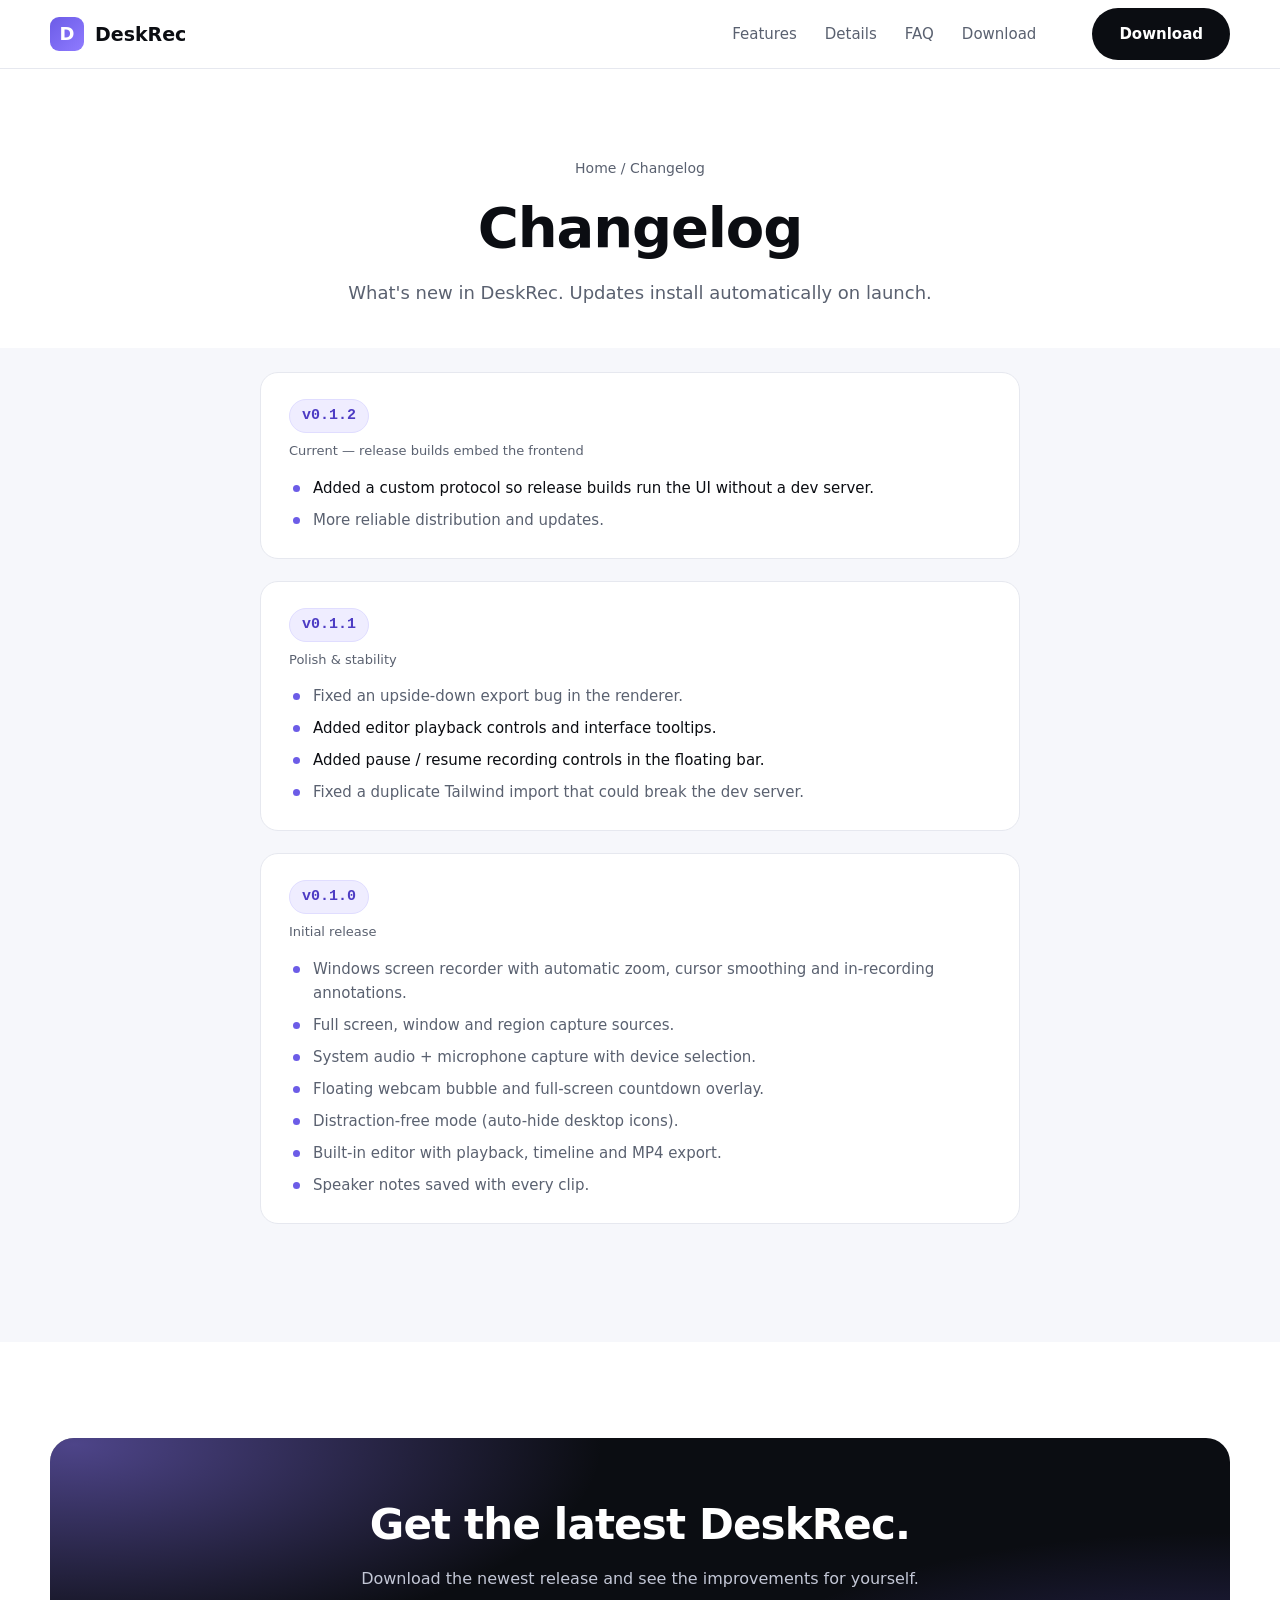
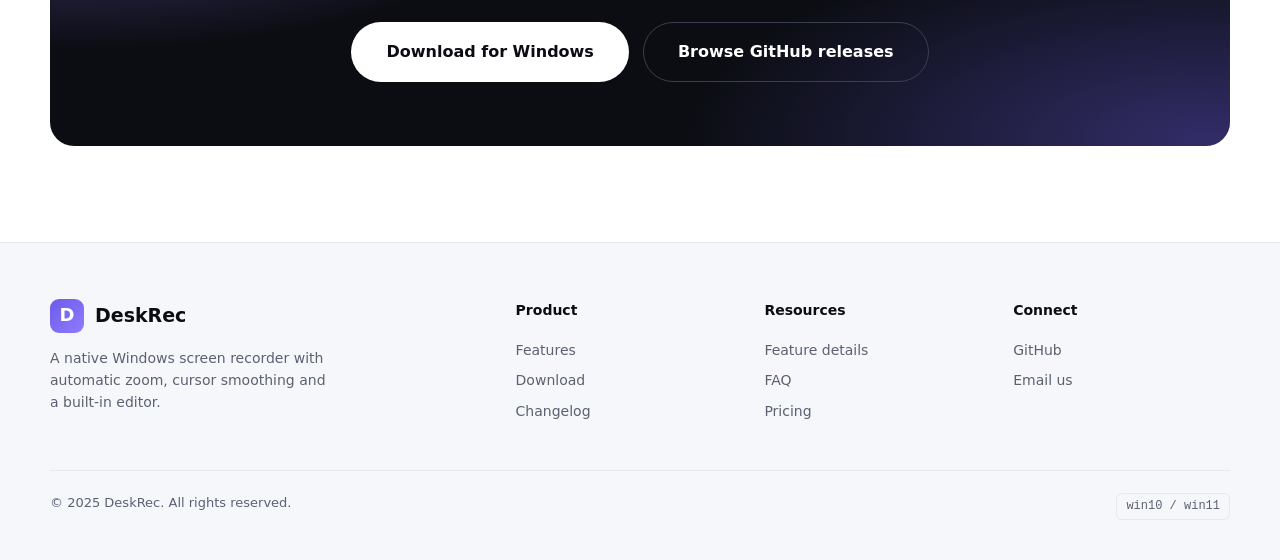
==== changelog.html @ c86d3a89 "DeskRec marketing site: landing, features, download, FAQ, changelog" ====
<!doctype html>
<html lang="en">
<head>
  <meta charset="UTF-8" />
  <meta name="viewport" content="width=device-width, initial-scale=1.0" />
  <title>Changelog — DeskRec</title>
  <meta name="description" content="Release notes and updates for DeskRec, the native Windows screen recorder." />
  <meta name="theme-color" content="#ffffff" />
  <link rel="icon" type="image/svg+xml" href="data:image/svg+xml,%3Csvg xmlns='http://www.w3.org/2000/svg' viewBox='0 0 100 100'%3E%3Cdefs%3E%3ClinearGradient id='g' x1='0' y1='0' x2='1' y2='1'%3E%3Cstop offset='0' stop-color='%236c5ce7'/%3E%3Cstop offset='1' stop-color='%238f7bff'/%3E%3C/linearGradient%3E%3C/defs%3E%3Crect width='100' height='100' rx='24' fill='url(%23g)'/%3E%3Ctext x='50' y='68' font-size='54' font-family='Arial' font-weight='800' fill='white' text-anchor='middle'%3ED%3C/text%3E%3C/svg%3E" />
  <link rel="stylesheet" href="css/styles.css" />
</head>
<body>
  <header class="nav">
    <div class="container nav-inner">
      <a class="brand" href="index.html"><span class="logo">D</span>DeskRec</a>
      <nav class="nav-links">
        <a href="index.html#features">Features</a>
        <a href="features.html">Details</a>
        <a href="faq.html">FAQ</a>
        <a href="download.html">Download</a>
      </nav>
      <a class="btn btn--primary nav-cta" href="download.html">Download</a>
      <button class="burger" aria-label="Menu" aria-expanded="false">☰</button>
    </div>
    <div class="mobile-menu container">
      <a href="index.html#features">Features</a>
      <a href="features.html">Details</a>
      <a href="faq.html">FAQ</a>
      <a href="download.html">Download</a>
    </div>
  </header>

  <section class="page-head">
    <div class="container">
      <div class="breadcrumb"><a href="index.html">Home</a> / Changelog</div>
      <h1>Changelog</h1>
      <p class="sub">What's new in DeskRec. Updates install automatically on launch.</p>
    </div>
  </section>

  <section class="section section--soft" style="padding-top:24px;">
    <div class="container timeline">

      <div class="release" data-reveal>
        <span class="ver">v0.1.2</span>
        <div class="date">Current — release builds embed the frontend</div>
        <ul>
          <li class="break">Added a custom protocol so release builds run the UI without a dev server.</li>
          <li>More reliable distribution and updates.</li>
        </ul>
      </div>

      <div class="release" data-reveal>
        <span class="ver">v0.1.1</span>
        <div class="date">Polish &amp; stability</div>
        <ul>
          <li>Fixed an upside-down export bug in the renderer.</li>
          <li class="break">Added editor playback controls and interface tooltips.</li>
          <li class="break">Added pause / resume recording controls in the floating bar.</li>
          <li>Fixed a duplicate Tailwind import that could break the dev server.</li>
        </ul>
      </div>

      <div class="release" data-reveal>
        <span class="ver">v0.1.0</span>
        <div class="date">Initial release</div>
        <ul>
          <li>Windows screen recorder with automatic zoom, cursor smoothing and in-recording annotations.</li>
          <li>Full screen, window and region capture sources.</li>
          <li>System audio + microphone capture with device selection.</li>
          <li>Floating webcam bubble and full-screen countdown overlay.</li>
          <li>Distraction-free mode (auto-hide desktop icons).</li>
          <li>Built-in editor with playback, timeline and MP4 export.</li>
          <li>Speaker notes saved with every clip.</li>
        </ul>
      </div>

    </div>
  </section>

  <section class="section">
    <div class="container">
      <div class="cta">
        <h2>Get the latest DeskRec.</h2>
        <p>Download the newest release and see the improvements for yourself.</p>
        <div class="btn-wrap">
          <a class="btn btn--primary btn--lg" href="download.html">Download for Windows</a>
          <a class="btn btn--ghost btn--lg" href="https://github.com/Michael5565/deskrec/releases" target="_blank" rel="noopener">Browse GitHub releases</a>
        </div>
      </div>
    </div>
  </section>

  <footer class="footer">
    <div class="container">
      <div class="footer-grid">
        <div>
          <a class="brand" href="index.html"><span class="logo">D</span>DeskRec</a>
          <p class="about">A native Windows screen recorder with automatic zoom, cursor smoothing and a built-in editor.</p>
        </div>
        <div class="footer-col">
          <h4>Product</h4>
          <a href="index.html#features">Features</a>
          <a href="download.html">Download</a>
          <a href="changelog.html">Changelog</a>
        </div>
        <div class="footer-col">
          <h4>Resources</h4>
          <a href="features.html">Feature details</a>
          <a href="faq.html">FAQ</a>
          <a href="index.html#pricing">Pricing</a>
        </div>
        <div class="footer-col">
          <h4>Connect</h4>
          <a href="https://github.com/Michael5565/deskrec" target="_blank" rel="noopener">GitHub</a>
          <a href="mailto:hello@deskrec.app">Email us</a>
        </div>
      </div>
      <div class="legal">
        <span>© 2025 DeskRec. All rights reserved.</span>
        <span><span class="platform">win10 / win11</span></span>
      </div>
    </div>
  </footer>

  <script src="js/main.js"></script>
</body>
</html>
---- css/styles.css ----
/* ---------------------------------------------------------------------------
   DeskRec — Marketing website styles
   Light, clean and product-focused (inspired by Screen Studio's site).
   Brand accent derives from the app's purple: #6c5ce7.
--------------------------------------------------------------------------- */

:root {
  --bg: #ffffff;
  --bg-soft: #f6f7fb;
  --bg-grad: #eef0ff;
  --ink: #0b0d12;
  --muted: #5a6170;
  --line: #e6e8ef;
  --accent: #6c5ce7;
  --accent-hi: #8f7bff;
  --accent-ink: #4d3cc4;
  --success: #12a15b;
  --radius: 18px;
  --radius-sm: 12px;
  --shadow: 0 24px 60px -28px rgba(24, 27, 60, 0.28);
  --shadow-sm: 0 10px 30px -18px rgba(24, 27, 60, 0.22);
  --font: "Inter", "Segoe UI", system-ui, -apple-system, sans-serif;
  --mono: "JetBrains Mono", "Cascadia Code", Consolas, monospace;
  --container: 1180px;
}

* { box-sizing: border-box; margin: 0; padding: 0; }

html { scroll-behavior: smooth; }

body {
  font-family: var(--font);
  color: var(--ink);
  background: var(--bg);
  line-height: 1.6;
  -webkit-font-smoothing: antialiased;
  text-rendering: optimizeLegibility;
}

img { max-width: 100%; display: block; }
a { color: var(--accent-ink); text-decoration: none; }
a:hover { text-decoration: underline; }

.container { width: min(var(--container), 100% - 48px); margin-inline: auto; }

.section { padding-block: 96px; }
.section--soft { background: var(--bg-soft); }
.section--grad { background: linear-gradient(180deg, var(--bg-grad), var(--bg-soft)); }

/* ---------- Typography ---------- */
h1, h2, h3 { line-height: 1.1; letter-spacing: -0.02em; }
.eyebrow {
  display: inline-flex;
  align-items: center;
  gap: 8px;
  font-size: 13px;
  font-weight: 600;
  color: var(--accent-ink);
  background: #eceaff;
  border: 1px solid #ddd9ff;
  border-radius: 999px;
  padding: 6px 14px;
}
.section-head { max-width: 720px; margin-inline: auto; text-align: center; }
.section-head .eyebrow { margin-bottom: 20px; }
.section-head h2 { font-size: clamp(30px, 4.4vw, 46px); font-weight: 750; }
.section-head .lead { margin-top: 18px; color: var(--muted); font-size: clamp(16px, 2vw, 19px); }

/* ---------- Buttons ---------- */
.btn {
  display: inline-flex;
  align-items: center;
  gap: 10px;
  font-weight: 600;
  font-size: 15px;
  border-radius: 999px;
  padding: 13px 26px;
  border: 1px solid transparent;
  transition: transform .12s ease, box-shadow .12s ease, background .12s ease;
  white-space: nowrap;
}
.btn:active { transform: translateY(1px); }
.btn--primary { background: var(--ink); color: #fff; }
.btn--primary:hover { background: #1c1f2b; text-decoration: none; box-shadow: 0 14px 30px -12px rgba(11,13,18,.45); }
.btn--accent { background: var(--accent); color: #fff; }
.btn--accent:hover { background: var(--accent-hi); text-decoration: none; box-shadow: 0 14px 30px -12px rgba(108,92,231,.6); }
.btn--ghost { background: transparent; color: var(--ink); border-color: var(--line); }
.btn--ghost:hover { border-color: var(--ink); text-decoration: none; }
.btn--lg { padding: 16px 34px; font-size: 16px; }
.btn svg { width: 18px; height: 18px; }
.btn .badge {
  font-size: 12px; font-weight: 700; color: var(--accent-hi);
  background: #fff; padding: 3px 9px; border-radius: 999px;
}

/* ---------- Navbar ---------- */
.nav {
  position: sticky; top: 0; z-index: 50;
  background: rgba(255,255,255,.82);
  backdrop-filter: saturate(180%) blur(14px);
  border-bottom: 1px solid var(--line);
}
.nav-inner { display: flex; align-items: center; gap: 32px; height: 68px; }
.brand { display: flex; align-items: center; gap: 11px; font-weight: 800; font-size: 19px; color: var(--ink); }
.brand:hover { text-decoration: none; }
.brand .logo {
  width: 34px; height: 34px; border-radius: 9px;
  display: grid; place-items: center;
  background: linear-gradient(135deg, var(--accent), var(--accent-hi));
  color: #fff; font-weight: 800; font-size: 18px;
}
.nav-links { display: flex; gap: 4px; margin-left: auto; }
.nav-links a { color: var(--muted); font-weight: 500; font-size: 15px; padding: 8px 12px; border-radius: 8px; }
.nav-links a:hover { color: var(--ink); background: var(--bg-soft); text-decoration: none; }
.nav-cta { margin-left: 12px; }
.burger { display: none; background: none; border: 0; font-size: 26px; cursor: pointer; }

/* Mobile menu */
.mobile-menu {
  display: none; flex-direction: column; gap: 4px;
  padding: 12px 0 20px;
}
.mobile-menu a { color: var(--ink); font-weight: 500; padding: 11px 4px; border-bottom: 1px solid var(--line); }
.mobile-menu.show { display: flex; }

/* ---------- Hero ---------- */
.hero { position: relative; padding: 92px 0 40px; text-align: center; overflow: hidden; }
.hero-glow {
  position: absolute; inset: -40% -10% auto; height: 620px; z-index: -1;
  background: radial-gradient(60% 50% at 50% 30%, #e7e3ff, transparent 70%);
}
.hero .eyebrow { margin-bottom: 24px; }
.hero h1 {
  font-size: clamp(40px, 6.4vw, 74px);
  font-weight: 800;
  letter-spacing: -0.03em;
  max-width: 900px;
  margin-inline: auto;
}
.hero h1 .grad { background: linear-gradient(120deg, var(--accent), #8b5cf6, var(--accent-hi)); -webkit-background-clip: text; background-clip: text; color: transparent; }
.hero .sub { max-width: 680px; margin: 26px auto 0; color: var(--muted); font-size: clamp(17px, 2.2vw, 21px); }
.hero-cta { margin-top: 36px; display: flex; gap: 14px; justify-content: center; flex-wrap: wrap; }
.hero-note { margin-top: 18px; color: var(--muted); font-size: 13px; display: flex; align-items: center; justify-content: center; gap: 7px; }
.hero-note svg { width: 15px; height: 15px; color: var(--success); }

/* Hero product window */
.hero-window {
  margin: 56px auto 0; max-width: 980px;
  background: var(--ink); color: #ecedf5;
  border-radius: 20px; overflow: hidden;
  box-shadow: var(--shadow);
  text-align: left;
}
.window-bar { display: flex; align-items: center; gap: 8px; padding: 13px 18px; background: #161a23; }
.window-bar .dot { width: 11px; height: 11px; border-radius: 50%; }
.window-bar .dot:nth-child(1){ background:#ff5f57; }
.window-bar .dot:nth-child(2){ background:#febc2e; }
.window-bar .dot:nth-child(3){ background:#27c93f; }
.window-bar .title { margin-left: 12px; font-size: 13px; color: #9aa0b0; }
.window-body { position: relative; padding: 22px; min-height: 340px; }

/* ---------- Feature grid ---------- */
.grid { display: grid; gap: 22px; }
.grid--3 { grid-template-columns: repeat(3, 1fr); }
.grid--4 { grid-template-columns: repeat(4, 1fr); }
.grid--2 { grid-template-columns: repeat(2, 1fr); }
@media (max-width: 900px){ .grid--4, .grid--3 { grid-template-columns: repeat(2,1fr);} }
@media (max-width: 620px){ .grid--4, .grid--3, .grid--2 { grid-template-columns: 1fr; } }

.card {
  background: #fff; border: 1px solid var(--line);
  border-radius: var(--radius); padding: 28px;
  transition: transform .15s ease, box-shadow .15s ease, border-color .15s ease;
}
.card:hover { transform: translateY(-4px); box-shadow: var(--shadow-sm); border-color: #dfe0ff; }
.card .icon { width: 46px; height: 46px; border-radius: 12px; display: grid; place-items: center; background: #eef0ff; color: var(--accent); margin-bottom: 18px; }
.card .icon svg { width: 24px; height: 24px; }
.card h3 { font-size: 19px; font-weight: 700; margin-bottom: 8px; }
.card p { color: var(--muted); font-size: 15px; }

/* ---------- Alternate feature rows (image + text) ---------- */
.feature-row { display: grid; grid-template-columns: 1fr 1fr; gap: 64px; align-items: center; padding-block: 48px; }
.feature-row.reverse .feature-media { order: 1; }
@media (max-width: 860px){ .feature-row, .feature-row.reverse { grid-template-columns: 1fr; } .feature-row.reverse .feature-media { order: 0; } }
.feature-media {
  border: 1px solid var(--line); border-radius: var(--radius);
  background: #fff; box-shadow: var(--shadow-sm);
  overflow: hidden; aspect-ratio: 16/10;
  background-image: linear-gradient(135deg,#eef0ff,#f8f7ff);
  display: grid; place-items: center; color: var(--accent);
}
.feature-media svg { width: 64px; height: 64px; }
.feature-text h3 { font-size: 26px; font-weight: 750; margin-bottom: 14px; }
.feature-text .sub { color: var(--muted); font-size: 17px; margin-bottom: 22px; }
.feature-text ul { list-style: none; display: grid; gap: 12px; }
.feature-text li { display: flex; gap: 11px; align-items: flex-start; color: var(--muted); font-size: 15px; }
.feature-text li svg { width: 20px; height: 20px; color: var(--success); flex: none; margin-top: 2px; }

/* ---------- Showcase / Gallery ---------- */
.showcase-grid { display: grid; grid-template-columns: repeat(3, 1fr); gap: 22px; }
@media (max-width: 900px){ .showcase-grid { grid-template-columns: repeat(2,1fr);} }
@media (max-width: 620px){ .showcase-grid { grid-template-columns: 1fr; } }
.shot {
  border: 1px solid var(--line); border-radius: var(--radius); overflow: hidden;
  background: #fff; box-shadow: var(--shadow-sm);
}
.shot .media { aspect-ratio: 16/9; background-image: linear-gradient(135deg,#eef0ff,#f3f1ff); }
.shot .cap { padding: 16px 18px; font-size: 14px; color: var(--muted); }
.shot .cap b { color: var(--ink); }

/* ---------- Stats / logos ---------- */
.stats { display: grid; grid-template-columns: repeat(4, 1fr); gap: 20px; text-align: center; }
@media (max-width: 700px){ .stats { grid-template-columns: repeat(2,1fr); } }
.stat .num { font-size: 40px; font-weight: 800; letter-spacing: -0.03em; color: var(--ink); }
.stat .num span { color: var(--accent); }
.stat .lbl { color: var(--muted); font-size: 14px; margin-top: 4px; }

/* ---------- Pricing ---------- */
.pricing { display: grid; grid-template-columns: repeat(3, 1fr); gap: 22px; align-items: stretch; }
@media (max-width: 900px){ .pricing { grid-template-columns: 1fr; max-width: 520px; margin-inline:auto; } }
.plan { position: relative; background: #fff; border: 1px solid var(--line); border-radius: var(--radius); padding: 32px; display: flex; flex-direction: column; }
.plan--featured { border-color: var(--accent); box-shadow: var(--shadow); }
.plan--featured .tag { position: absolute; top: -13px; left: 50%; transform: translateX(-50%); background: var(--accent); color: #fff; font-size: 12px; font-weight: 700; padding: 5px 14px; border-radius: 999px; }
.plan .name { font-size: 15px; font-weight: 700; color: var(--muted); }
.plan .price { font-size: 46px; font-weight: 800; letter-spacing: -0.03em; margin-block: 10px 4px; }
.plan .price small { font-size: 15px; font-weight: 500; color: var(--muted); }
.plan .per { color: var(--muted); font-size: 14px; margin-bottom: 22px; }
.plan ul { list-style: none; display: grid; gap: 12px; margin-bottom: 28px; }
.plan li { display: flex; gap: 10px; color: var(--muted); font-size: 15px; }
.plan li svg { width: 19px; height: 19px; color: var(--success); flex: none; margin-top: 2px; }
.plan .btn { margin-top: auto; justify-content: center; }

/* ---------- FAQ ---------- */
.faq { max-width: 780px; margin-inline: auto; display: grid; gap: 14px; }
.faq-item { border: 1px solid var(--line); border-radius: var(--radius-sm); background: #fff; overflow: hidden; }
.faq-q { width: 100%; text-align: left; background: none; border: 0; padding: 20px 24px; font: inherit; font-weight: 600; font-size: 16px; cursor: pointer; display: flex; justify-content: space-between; align-items: center; gap: 16px; color: var(--ink); }
.faq-q .chev { transition: transform .2s ease; color: var(--muted); }
.faq-item.open .chev { transform: rotate(180deg); }
.faq-a { display: none; padding: 0 24px 20px; color: var(--muted); font-size: 15px; }
.faq-item.open .faq-a { display: block; }

/* ---------- CTA banner ---------- */
.cta {
  background: var(--ink); color: #fff; border-radius: 24px;
  padding: 64px 48px; text-align: center; position: relative; overflow: hidden;
}
.cta::before {
  content: ""; position: absolute; inset: -30%; background:
    radial-gradient(40% 60% at 20% 20%, rgba(143,123,255,.5), transparent 70%),
    radial-gradient(40% 60% at 80% 80%, rgba(108,92,231,.4), transparent 70%);
}
.cta h2 { position: relative; font-size: clamp(28px, 4vw, 42px); font-weight: 750; }
.cta p { position: relative; color: #c3c7d6; margin: 18px auto 30px; max-width: 560px; }
.cta .btn-wrap { position: relative; display: flex; gap: 14px; justify-content: center; flex-wrap: wrap; }
.cta .btn--primary { background: #fff; color: var(--ink); }
.cta .btn--primary:hover { background: var(--bg-soft); }
.cta .btn--ghost { color: #fff; border-color: #3a3f4d; }
.cta .btn--ghost:hover { border-color: #fff; }

/* ---------- Footer ---------- */
.footer { border-top: 1px solid var(--line); padding: 56px 0 40px; background: var(--bg-soft); }
.footer-grid { display: grid; grid-template-columns: 2fr 1fr 1fr 1fr; gap: 32px; }
@media (max-width: 800px){ .footer-grid { grid-template-columns: 1fr 1fr; } }
.footer .brand { margin-bottom: 14px; }
.footer .about { color: var(--muted); font-size: 14px; max-width: 280px; }
.footer-col h4 { font-size: 14px; font-weight: 700; margin-bottom: 14px; }
.footer-col a { display: block; color: var(--muted); font-size: 14px; padding: 4px 0; }
.footer-col a:hover { color: var(--ink); }
.footer .legal { margin-top: 44px; padding-top: 22px; border-top: 1px solid var(--line); display: flex; justify-content: space-between; gap: 20px; flex-wrap: wrap; color: var(--muted); font-size: 13px; }

/* ---------- Page hero (subpages) ---------- */
.page-head { text-align: center; padding: 88px 0 40px; position: relative; }
.page-head h1 { font-size: clamp(34px, 5vw, 56px); font-weight: 800; }
.page-head .sub { color: var(--muted); max-width: 640px; margin: 20px auto 0; font-size: 18px; }
.breadcrumb { margin-bottom: 18px; color: var(--muted); font-size: 14px; }
.breadcrumb a { color: var(--muted); }
.breadcrumb a:hover { color: var(--ink); }

/* ---------- Changelog ---------- */
.timeline { max-width: 760px; margin-inline: auto; }
.release {
  position: relative; padding: 26px 28px; margin-bottom: 22px;
  border: 1px solid var(--line); border-radius: var(--radius); background: #fff;
}
.release .ver { display: inline-flex; align-items: center; gap: 8px; font-family: var(--mono); font-weight: 700; font-size: 15px; color: var(--accent-ink); background:#efedff; border:1px solid #e0ddff; padding: 4px 12px; border-radius: 999px; }
.release .date { color: var(--muted); font-size: 13px; margin-top: 8px; }
.release ul { list-style: none; margin-top: 14px; display: grid; gap: 8px; }
.release li { color: var(--muted); font-size: 15px; padding-left: 24px; position: relative; }
.release li::before { content: ""; position: absolute; left: 4px; top: 9px; width: 7px; height: 7px; border-radius: 50%; background: var(--accent); }
.release li.break { color: var(--ink); }

/* ---------- Download ---------- */
.dl-card { text-align:left; }
.dl { display: flex; gap: 24px; align-items: center; }
@media (max-width:620px){ .dl { flex-direction: column; text-align:center; } }
.dl .os { width: 74px; height: 74px; border-radius: 16px; background:#eef0ff; display:grid; place-items:center; color:var(--accent); flex:none; }
.dl .os svg { width: 36px; height: 36px; }
.dl h3 { font-size: 22px; font-weight: 750; }
.dl p { color: var(--muted); font-size:14px; margin: 6px 0 16px; }
.req { border:1px solid var(--line); border-radius: var(--radius-sm); padding:16px 20px; display:flex; gap:14px; align-items:flex-start; color:var(--muted); font-size:14px; }
.req svg { color:var(--accent); flex:none; width:20px; height:20px; margin-top:2px; }
.platform { display:inline-flex; gap:6px; align-items:center; font-family:var(--mono); font-size:12px; background:var(--bg-soft); border:1px solid var(--line); padding:3px 9px; border-radius:6px; color:var(--muted); }

@media (max-width: 860px){
  .nav-links, .nav-cta { display: none; }
  .burger { display: block; }
}
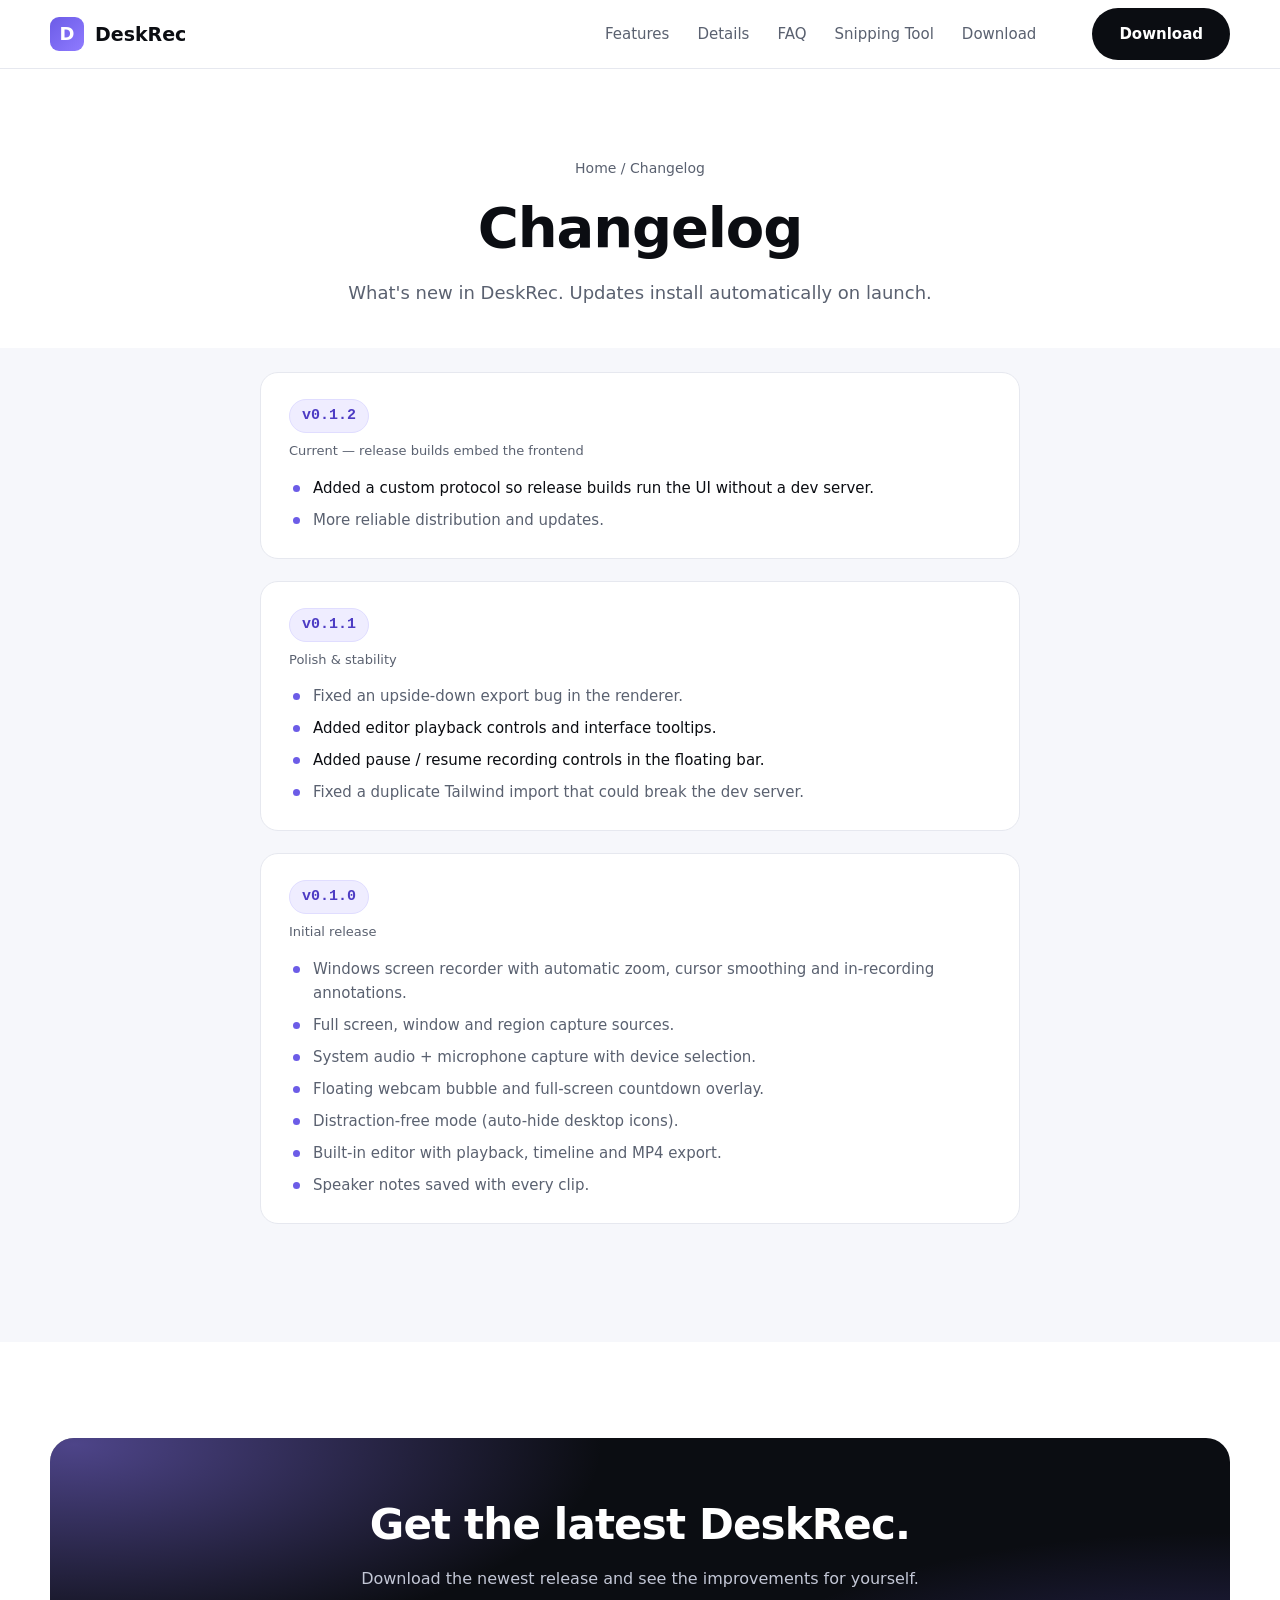
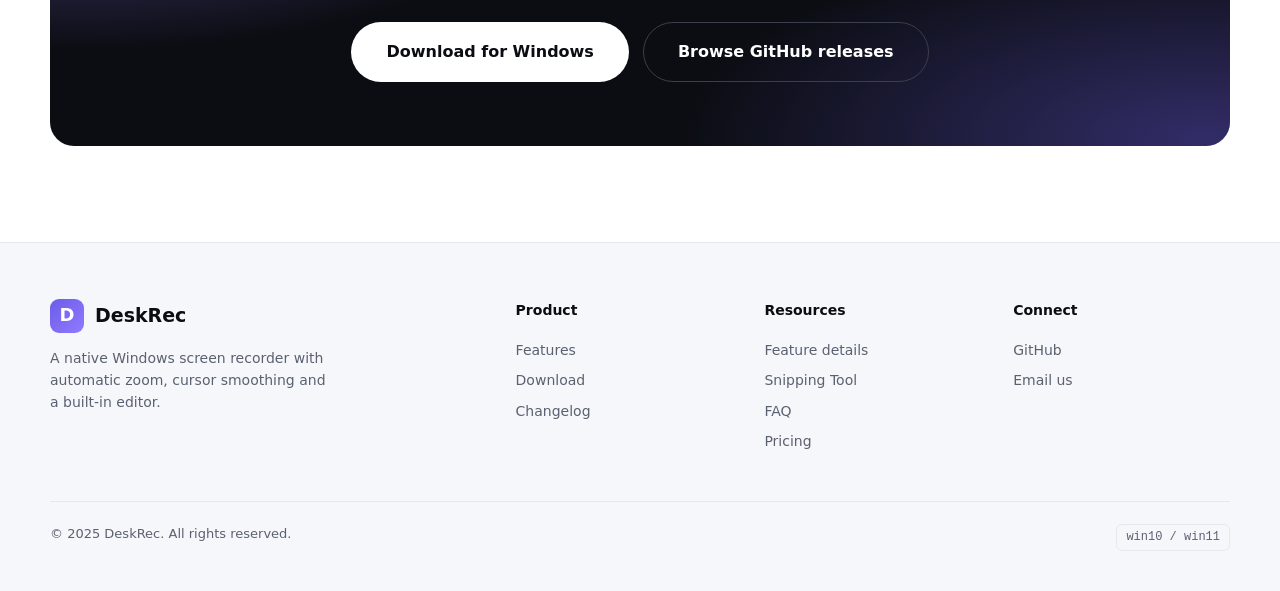
==== commit ce8b1b5f: "Add snipping tool SEO page with internal links" ====
--- a/changelog.html
+++ b/changelog.html
@@ -6,7 +6,9 @@
   <title>Changelog — DeskRec</title>
   <meta name="description" content="Release notes and updates for DeskRec, the native Windows screen recorder." />
   <meta name="theme-color" content="#ffffff" />
-  <link rel="icon" type="image/svg+xml" href="data:image/svg+xml,%3Csvg xmlns='http://www.w3.org/2000/svg' viewBox='0 0 100 100'%3E%3Cdefs%3E%3ClinearGradient id='g' x1='0' y1='0' x2='1' y2='1'%3E%3Cstop offset='0' stop-color='%236c5ce7'/%3E%3Cstop offset='1' stop-color='%238f7bff'/%3E%3C/linearGradient%3E%3C/defs%3E%3Crect width='100' height='100' rx='24' fill='url(%23g)'/%3E%3Ctext x='50' y='68' font-size='54' font-family='Arial' font-weight='800' fill='white' text-anchor='middle'%3ED%3C/text%3E%3C/svg%3E" />
+  <meta name="msvalidate.01" content="247B24A047C412165DF2A4878DC85CAA" />
+  <link rel="canonical" href="https://deskrec.getwalksafe.co.uk/changelog.html" />
+  <link rel="icon" type="image/png" sizes="32x32" href="/deskrec-website/favicon-32.png" /><link rel="icon" type="image/ico" sizes="16x16" href="/deskrec-website/favicon.ico" />
   <link rel="stylesheet" href="css/styles.css" />
 </head>
 <body>
@@ -17,6 +19,7 @@
         <a href="index.html#features">Features</a>
         <a href="features.html">Details</a>
         <a href="faq.html">FAQ</a>
+        <a href="snipping-tool.html">Snipping Tool</a>
         <a href="download.html">Download</a>
       </nav>
       <a class="btn btn--primary nav-cta" href="download.html">Download</a>
@@ -26,6 +29,7 @@
       <a href="index.html#features">Features</a>
       <a href="features.html">Details</a>
       <a href="faq.html">FAQ</a>
+      <a href="snipping-tool.html">Snipping Tool</a>
       <a href="download.html">Download</a>
     </div>
   </header>
@@ -107,6 +111,7 @@
         <div class="footer-col">
           <h4>Resources</h4>
           <a href="features.html">Feature details</a>
+          <a href="snipping-tool.html">Snipping Tool</a>
           <a href="faq.html">FAQ</a>
           <a href="index.html#pricing">Pricing</a>
         </div>
--- a/css/styles.css
+++ b/css/styles.css
@@ -204,7 +204,8 @@
   border: 1px solid var(--line); border-radius: var(--radius); overflow: hidden;
   background: #fff; box-shadow: var(--shadow-sm);
 }
-.shot .media { aspect-ratio: 16/9; background-image: linear-gradient(135deg,#eef0ff,#f3f1ff); }
+.shot .media { aspect-ratio: 16/9; background-image: linear-gradient(135deg,#eef0ff,#f3f1ff); overflow: hidden; }
+.shot .media img, .feature-media img { width: 100%; height: 100%; object-fit: cover; display: block; }
 .shot .cap { padding: 16px 18px; font-size: 14px; color: var(--muted); }
 .shot .cap b { color: var(--ink); }
 
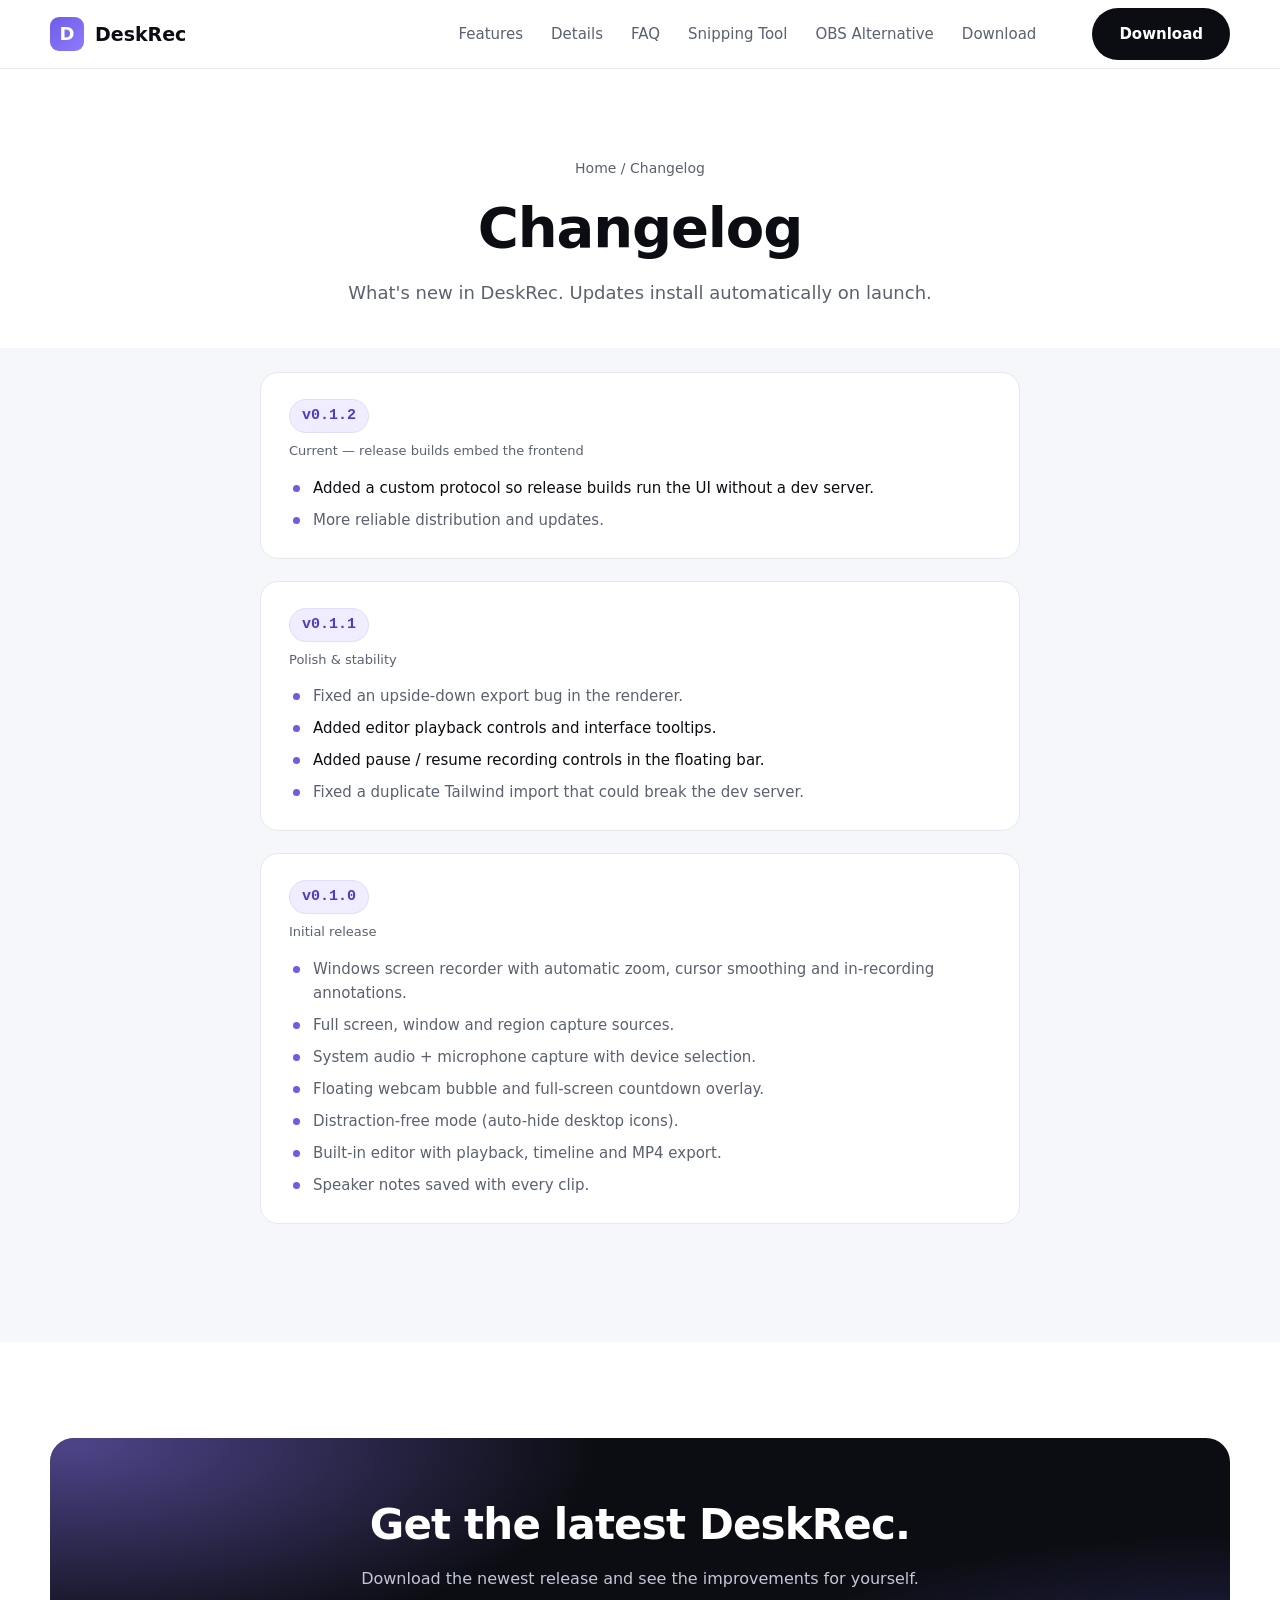
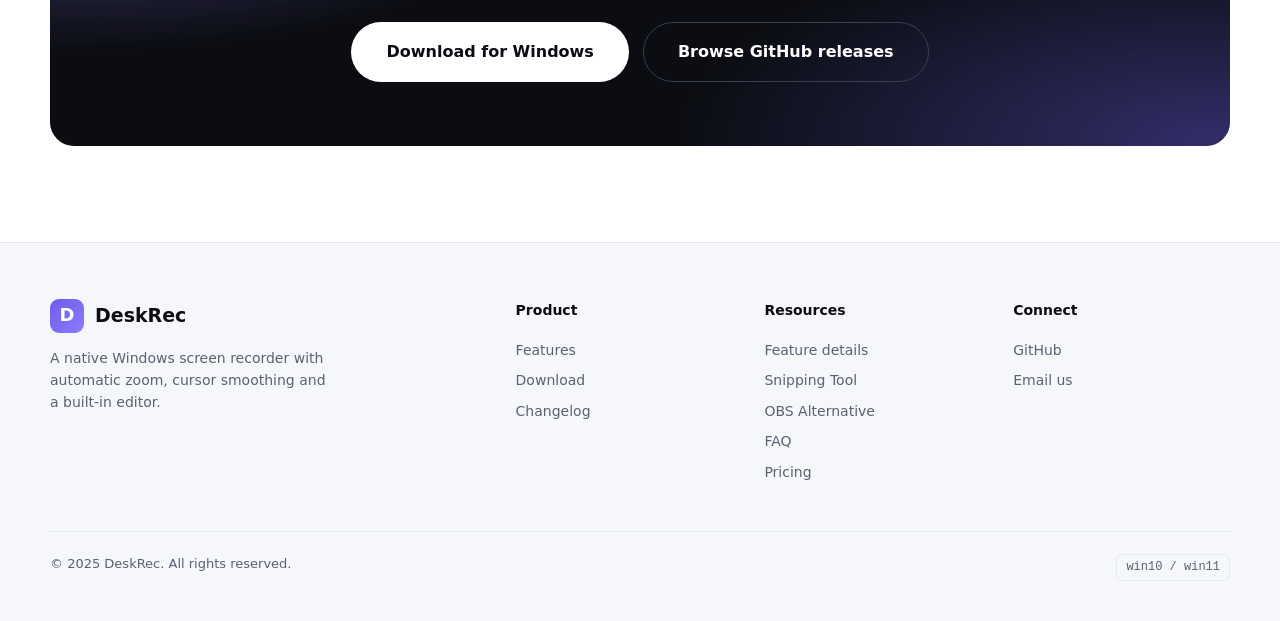
==== commit 8ff7dcbc: "Add OBS/Bandicam alternative SEO page with cross-links" ====
--- a/changelog.html
+++ b/changelog.html
@@ -20,6 +20,7 @@
         <a href="features.html">Details</a>
         <a href="faq.html">FAQ</a>
         <a href="snipping-tool.html">Snipping Tool</a>
+        <a href="obs-alternative.html">OBS Alternative</a>
         <a href="download.html">Download</a>
       </nav>
       <a class="btn btn--primary nav-cta" href="download.html">Download</a>
@@ -30,6 +31,7 @@
       <a href="features.html">Details</a>
       <a href="faq.html">FAQ</a>
       <a href="snipping-tool.html">Snipping Tool</a>
+      <a href="obs-alternative.html">OBS Alternative</a>
       <a href="download.html">Download</a>
     </div>
   </header>
@@ -112,6 +114,7 @@
           <h4>Resources</h4>
           <a href="features.html">Feature details</a>
           <a href="snipping-tool.html">Snipping Tool</a>
+          <a href="obs-alternative.html">OBS Alternative</a>
           <a href="faq.html">FAQ</a>
           <a href="index.html#pricing">Pricing</a>
         </div>
